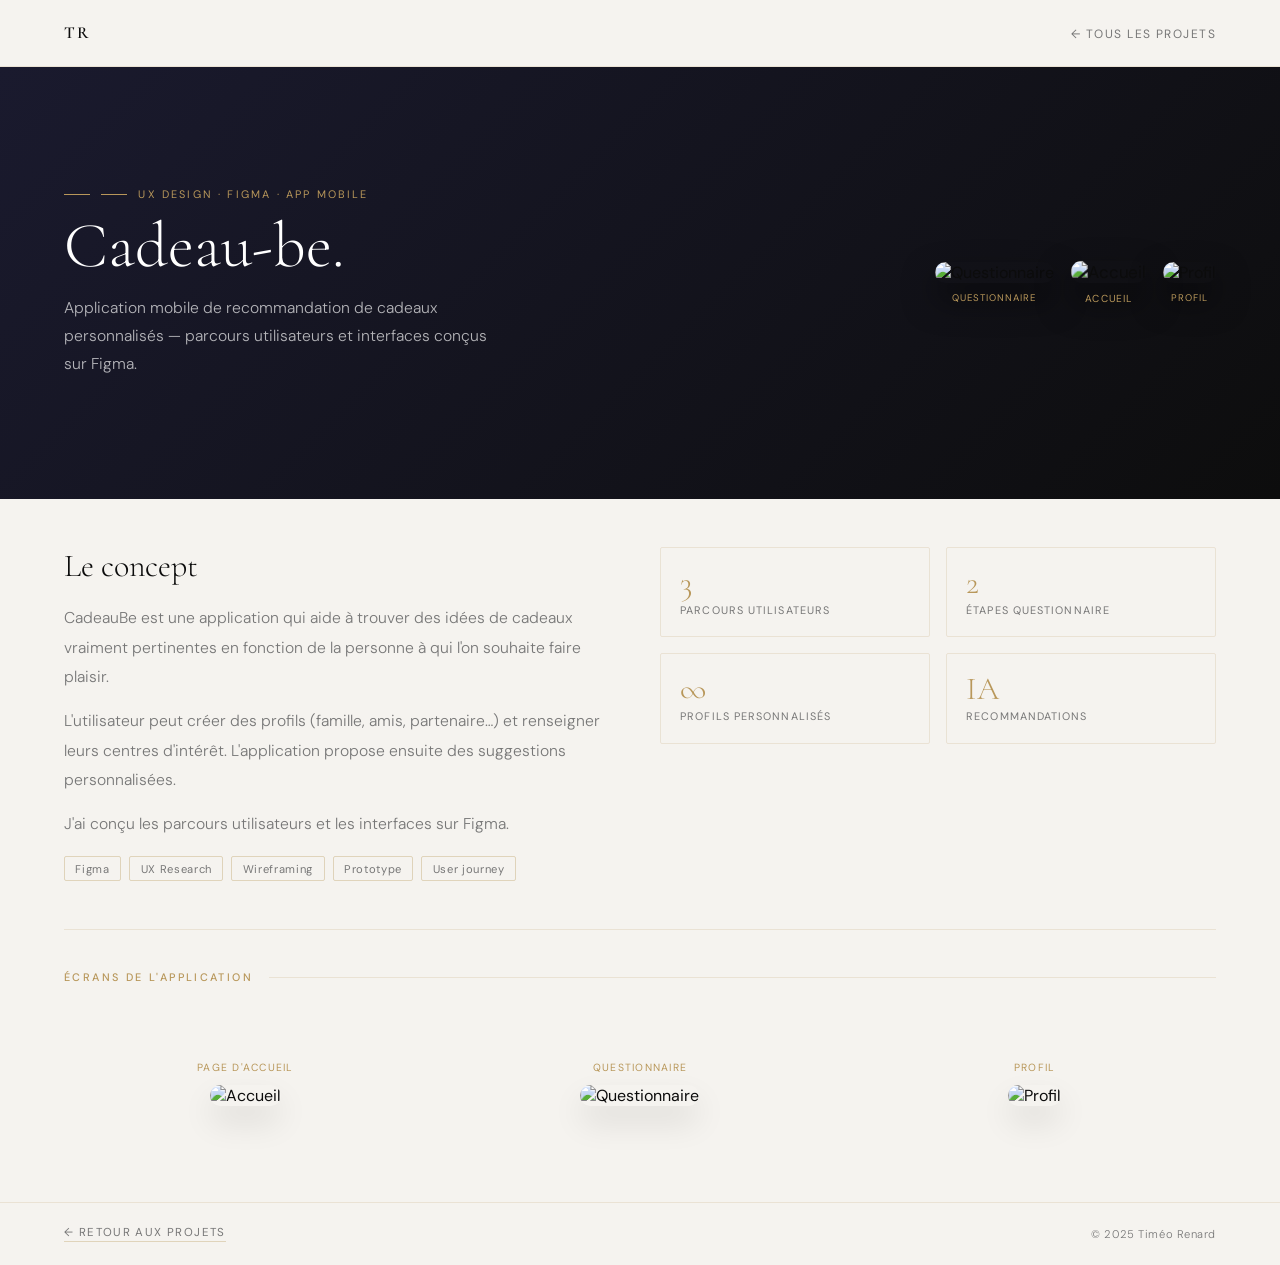
==== cadeau-be.html @ 678dc790 "Add files via upload" ====
<!DOCTYPE html>
<html lang="fr">
<head>
  <meta charset="UTF-8"><meta name="viewport" content="width=device-width, initial-scale=1.0">
  <title>Cadeau-be — Timéo Renard</title>
  <link rel="stylesheet" href="style.css">
  <style>
    .cb-hero{min-height:48vh;background:linear-gradient(135deg,#1a1a2e,#0d0d0d);display:flex;align-items:center;padding:3rem 4rem;gap:3rem}
    .phones-hero{display:flex;gap:1.2rem;justify-content:flex-end;align-items:flex-end;flex:1}
    .phone-item{text-align:center}
    .phone-item.big{transform:scale(1.06);z-index:2}
    .phone-item img{width:140px;border-radius:20px;box-shadow:0 16px 32px rgba(0,0,0,.5)}
    .phone-label{font-size:.6rem;letter-spacing:.1em;text-transform:uppercase;color:var(--gold);margin-top:.5rem}
    .phones-section{display:grid;grid-template-columns:repeat(3,1fr);gap:2rem;text-align:center}
    .phones-section .pl{font-size:.65rem;letter-spacing:.12em;text-transform:uppercase;color:var(--gold);margin-bottom:.7rem}
    .phones-section img{width:100%;max-width:200px;border-radius:20px;box-shadow:0 16px 32px rgba(0,0,0,.1)}
  </style>
</head>
<body>
<nav>
  <a class="nav-logo" href="index.html">TR</a>
  <ul class="nav-links"><li><a href="index.html#projets">← Tous les projets</a></li></ul>
</nav>

<section class="cb-hero">
  <div style="flex:1;">
    <div class="proj-tag" style="color:var(--gold);display:flex;align-items:center;gap:.7rem;font-size:.68rem;letter-spacing:.2em;text-transform:uppercase;margin-bottom:.7rem;">
      <span style="width:26px;height:.5px;background:var(--gold);display:inline-block;"></span>UX Design · Figma · App mobile
    </div>
    <div class="proj-title" style="font-family:'Cormorant Garamond',serif;font-size:clamp(2.5rem,5vw,4rem);font-weight:300;color:#fff;line-height:1.05;margin-bottom:.9rem;">Cadeau-be.</div>
    <p style="font-size:.98rem;color:rgba(255,255,255,.68);font-weight:300;max-width:440px;line-height:1.8;">Application mobile de recommandation de cadeaux personnalisés — parcours utilisateurs et interfaces conçus sur Figma.</p>
  </div>
  <div class="phones-hero fade-in">
    <div class="phone-item">
      <img src="images/Capture d'écran 2026-03-12 214737.png" alt="Questionnaire">
      <div class="phone-label">Questionnaire</div>
    </div>
    <div class="phone-item big">
      <img src="images/Capture d'écran 2026-03-12 214715.png" alt="Accueil">
      <div class="phone-label">Accueil</div>
    </div>
    <div class="phone-item">
      <img src="images/Capture d'écran 2026-03-12 214757.png" alt="Profil">
      <div class="phone-label">Profil</div>
    </div>
  </div>
</section>

<section class="content-section fade-in">
  <div class="grid-2">
    <div>
      <h2 class="section-title">Le concept</h2>
      <p class="body-text">CadeauBe est une application qui aide à trouver des idées de cadeaux vraiment pertinentes en fonction de la personne à qui l'on souhaite faire plaisir.</p>
      <p class="body-text">L'utilisateur peut créer des profils (famille, amis, partenaire…) et renseigner leurs centres d'intérêt. L'application propose ensuite des suggestions personnalisées.</p>
      <p class="body-text">J'ai conçu les parcours utilisateurs et les interfaces sur Figma.</p>
      <div class="chip-row">
        <span class="chip">Figma</span><span class="chip">UX Research</span>
        <span class="chip">Wireframing</span><span class="chip">Prototype</span><span class="chip">User journey</span>
      </div>
    </div>
    <div class="stats-grid fade-in">
      <div class="stat-block"><div class="stat-n">3</div><div class="stat-l">Parcours utilisateurs</div></div>
      <div class="stat-block"><div class="stat-n">2</div><div class="stat-l">Étapes questionnaire</div></div>
      <div class="stat-block"><div class="stat-n">∞</div><div class="stat-l">Profils personnalisés</div></div>
      <div class="stat-block"><div class="stat-n">IA</div><div class="stat-l">Recommandations</div></div>
    </div>
  </div>
</section>

<hr class="div">
<div class="sec-head fade-in"><span class="sec-label">Écrans de l'application</span><div class="sec-line"></div></div>
<section class="content-section fade-in">
  <div class="phones-section">
    <div><div class="pl">Page d'accueil</div><img src="images/Capture d'écran 2026-03-12 214715.png" alt="Accueil"></div>
    <div><div class="pl">Questionnaire</div><img src="images/Capture d'écran 2026-03-12 214737.png" alt="Questionnaire"></div>
    <div><div class="pl">Profil</div><img src="images/Capture d'écran 2026-03-12 214757.png" alt="Profil"></div>
  </div>
</section>

<footer>
  <a href="index.html" class="back-link">← Retour aux projets</a>
  <p>© 2025 Timéo Renard</p>
</footer>
<script src="main.js"></script>
</body>
</html>
---- style.css ----
@import url('https://fonts.googleapis.com/css2?family=Cormorant+Garamond:ital,wght@0,300;0,400;0,600;1,300;1,400&family=DM+Sans:wght@300;400;500&display=swap');
*,*::before,*::after{margin:0;padding:0;box-sizing:border-box}
:root{--gold:#B8975A;--dark:#0C0C0C;--off:#F5F3EF;--muted:#777;--border:rgba(184,151,90,0.18);--border2:rgba(184,151,90,0.35)}
html{scroll-behavior:smooth}
body{background:var(--off);color:var(--dark);font-family:'DM Sans',sans-serif;overflow-x:hidden}

nav{display:flex;justify-content:space-between;align-items:center;padding:1.4rem 4rem;border-bottom:.5px solid var(--border);position:sticky;top:0;background:rgba(245,243,239,0.96);backdrop-filter:blur(12px);z-index:100}
.nav-logo{font-family:'Cormorant Garamond',serif;font-size:1.05rem;font-weight:600;letter-spacing:.1em;color:var(--dark);text-decoration:none}
.nav-links{display:flex;gap:2rem;list-style:none}
.nav-links a{font-size:.75rem;letter-spacing:.12em;text-transform:uppercase;color:var(--muted);text-decoration:none;transition:color .2s}
.nav-links a:hover{color:var(--gold)}

.fade-in{opacity:0;transform:translateY(12px);transition:opacity .5s ease,transform .5s ease}
.fade-in.visible{opacity:1;transform:translateY(0)}

hr.div{border:none;border-top:.5px solid var(--border);margin:0 4rem}
.sec-head{display:flex;align-items:center;gap:1rem;padding:2.5rem 4rem 1.8rem}
.sec-label{font-size:.68rem;letter-spacing:.22em;text-transform:uppercase;color:var(--gold);white-space:nowrap;font-weight:500}
.sec-line{flex:1;height:.5px;background:var(--border)}

.content-section{padding:3rem 4rem}
.grid-2{display:grid;grid-template-columns:1fr 1fr;gap:2.5rem;align-items:start}
.grid-3{display:grid;grid-template-columns:repeat(3,1fr);gap:1.2rem}
.grid-asymm{display:grid;grid-template-columns:1.3fr 1fr;gap:2.5rem;align-items:start}

h2.section-title{font-family:'Cormorant Garamond',serif;font-size:2rem;font-weight:300;margin-bottom:1.1rem;line-height:1.2}
p.body-text{font-size:.98rem;font-weight:300;color:var(--muted);line-height:1.9;margin-bottom:.85rem}

/* Images SANS fond, SANS cadre, juste l'image */
.ibox{border-radius:2px;overflow:hidden}
.ibox img{width:100%;display:block;object-fit:contain;max-height:420px}
.ibox-dark{border-radius:2px;overflow:hidden;background:#0d0d0d;padding:1.5rem}
.ibox-dark img{width:100%;display:block;object-fit:contain;max-height:220px}

.chip-row{display:flex;flex-wrap:wrap;gap:.5rem;margin-top:1.1rem}
.chip{font-size:.7rem;letter-spacing:.06em;padding:.28rem .65rem;border:.5px solid var(--border2);color:var(--muted);border-radius:2px}

.stat-block{padding:1.2rem;border:.5px solid var(--border);border-radius:2px}
.stat-n{font-family:'Cormorant Garamond',serif;font-size:2rem;font-weight:300;color:var(--gold);line-height:1;margin-bottom:.25rem}
.stat-l{font-size:.68rem;letter-spacing:.1em;text-transform:uppercase;color:var(--muted)}
.stats-grid{display:grid;grid-template-columns:1fr 1fr;gap:1rem}

.carousel{position:relative;overflow:hidden;border-radius:2px}
.carousel-track{display:flex;transition:transform .5s cubic-bezier(.77,0,.18,1)}
.carousel-track img{width:100%;flex-shrink:0;object-fit:contain;max-height:400px}
.carousel-btn{position:absolute;top:50%;transform:translateY(-50%);background:rgba(12,12,12,.65);color:#fff;border:none;width:36px;height:36px;cursor:pointer;font-size:1rem;display:flex;align-items:center;justify-content:center;transition:background .2s;border-radius:2px}
.carousel-btn:hover{background:var(--gold)}
.carousel-btn.prev{left:.8rem}
.carousel-btn.next{right:.8rem}
.carousel-dots{display:flex;justify-content:center;gap:.5rem;padding:.6rem 0}
.carousel-dot{width:5px;height:5px;border-radius:50%;background:var(--border2);cursor:pointer;transition:background .2s}
.carousel-dot.active{background:var(--gold)}

.proj-hero{min-height:46vh;display:flex;align-items:flex-end;padding:3rem 4rem;position:relative;overflow:hidden}
.proj-hero-bg{position:absolute;inset:0;background-size:cover;background-position:center;filter:brightness(.28)}
.proj-hero-content{position:relative;z-index:1;max-width:680px}
.proj-tag{font-size:.68rem;letter-spacing:.2em;text-transform:uppercase;color:var(--gold);margin-bottom:.7rem;display:flex;align-items:center;gap:.7rem}
.proj-tag::before{content:'';width:26px;height:.5px;background:var(--gold);display:inline-block}
.proj-title{font-family:'Cormorant Garamond',serif;font-size:clamp(2.4rem,5vw,4rem);font-weight:300;color:#fff;line-height:1.05;margin-bottom:.9rem}
.proj-desc{font-size:.98rem;color:rgba(255,255,255,.68);font-weight:300;line-height:1.8;max-width:560px}

.back-link{display:inline-flex;align-items:center;gap:.5rem;font-size:.72rem;letter-spacing:.12em;text-transform:uppercase;color:var(--muted);text-decoration:none;border-bottom:.5px solid var(--border2);padding-bottom:1px;transition:color .2s}
.back-link:hover{color:var(--gold)}

footer{border-top:.5px solid var(--border);padding:1.4rem 4rem;display:flex;justify-content:space-between;align-items:center;margin-top:3rem}
footer p{font-size:.7rem;color:var(--muted);font-weight:300;letter-spacing:.05em}

@keyframes pu{0%,100%{opacity:1}50%{opacity:.3}}

@media(max-width:768px){
  nav{padding:1.2rem 1.5rem}
  .content-section{padding:2rem 1.5rem}
  .grid-2,.grid-asymm{grid-template-columns:1fr}
  .grid-3{grid-template-columns:1fr 1fr}
  hr.div{margin:0 1.5rem}
  .sec-head{padding:2rem 1.5rem 1.2rem}
  footer{padding:1.2rem 1.5rem;flex-direction:column;gap:.4rem}
  .proj-hero{padding:2rem 1.5rem}
}
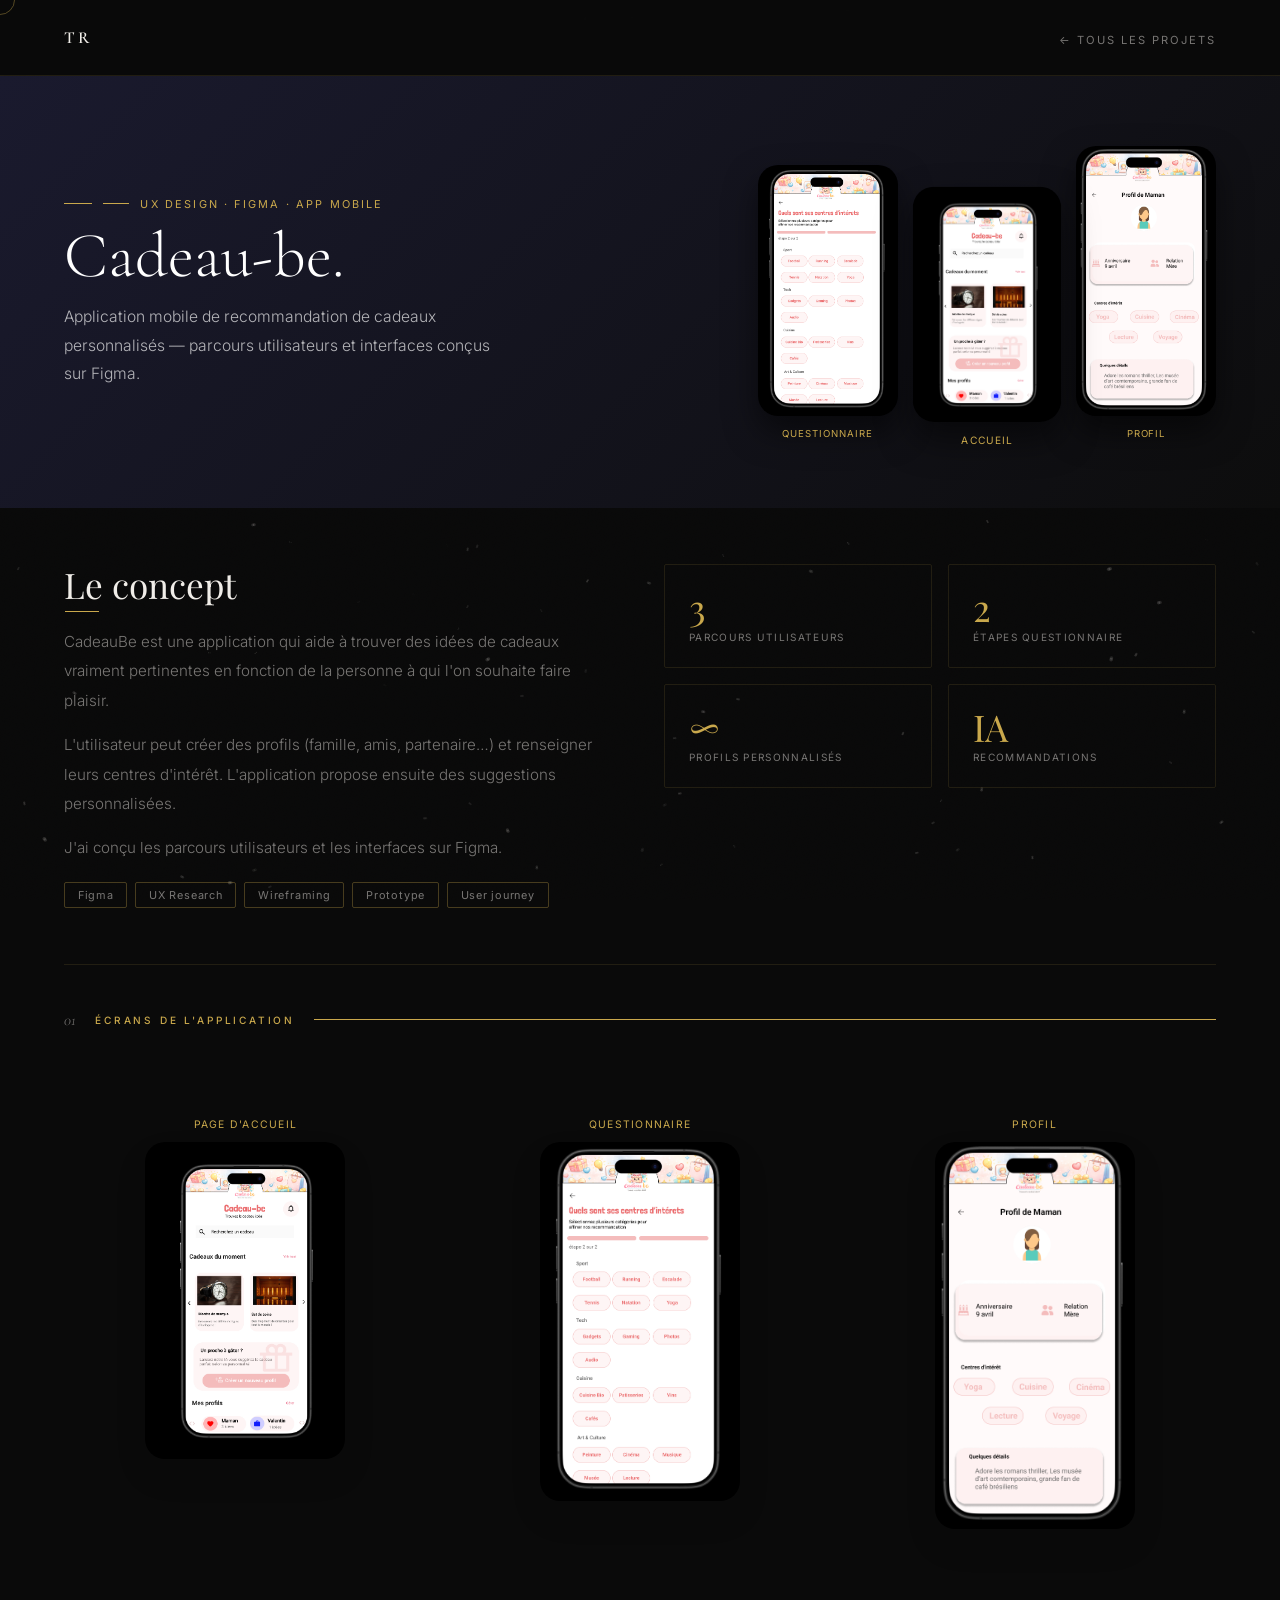
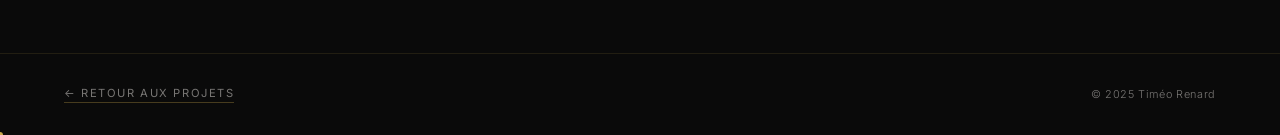
==== commit 7e3f6ee7: "Add Regard Croisés posters, adaptive animated background, and art direction pass - Regard Croisés: p" ====
--- a/cadeau-be.html
+++ b/cadeau-be.html
@@ -17,6 +17,9 @@
   </style>
 </head>
 <body>
+<canvas id="fluid-bg" aria-hidden="true"></canvas>
+<div id="scroll-progress"></div>
+<div class="page">
 <nav>
   <a class="nav-logo" href="index.html">TR</a>
   <ul class="nav-links"><li><a href="index.html#projets">← Tous les projets</a></li></ul>
@@ -81,6 +84,8 @@
   <a href="index.html" class="back-link">← Retour aux projets</a>
   <p>© 2025 Timéo Renard</p>
 </footer>
+</div>
+<script src="background.js"></script>
 <script src="main.js"></script>
 </body>
 </html>
--- a/style.css
+++ b/style.css
@@ -1,79 +1,359 @@
-@import url('https://fonts.googleapis.com/css2?family=Cormorant+Garamond:ital,wght@0,300;0,400;0,600;1,300;1,400&family=DM+Sans:wght@300;400;500&display=swap');
+@import url('https://fonts.googleapis.com/css2?family=Playfair+Display:ital,wght@0,400;0,500;1,400;1,500&family=Cormorant+Garamond:ital,wght@0,300;0,400;0,600;1,300;1,400&family=Inter:wght@300;400;500&display=swap');
+
 *,*::before,*::after{margin:0;padding:0;box-sizing:border-box}
-:root{--gold:#B8975A;--dark:#0C0C0C;--off:#F5F3EF;--muted:#777;--border:rgba(184,151,90,0.18);--border2:rgba(184,151,90,0.35)}
+
+:root{
+  --gold:#C9A84C;
+  /* --dark maps to a warm light value so color:var(--dark) stays readable
+     on the dark background — the cta button gets an inverted override below */
+  --dark:#f0ede8;
+  --off:#f0ede8;
+  --muted:rgba(240,237,232,0.48);
+  --border:rgba(201,168,76,0.13);
+  --border2:rgba(201,168,76,0.32);
+}
+
 html{scroll-behavior:smooth}
-body{background:var(--off);color:var(--dark);font-family:'DM Sans',sans-serif;overflow-x:hidden}
-
-nav{display:flex;justify-content:space-between;align-items:center;padding:1.4rem 4rem;border-bottom:.5px solid var(--border);position:sticky;top:0;background:rgba(245,243,239,0.96);backdrop-filter:blur(12px);z-index:100}
-.nav-logo{font-family:'Cormorant Garamond',serif;font-size:1.05rem;font-weight:600;letter-spacing:.1em;color:var(--dark);text-decoration:none}
-.nav-links{display:flex;gap:2rem;list-style:none}
-.nav-links a{font-size:.75rem;letter-spacing:.12em;text-transform:uppercase;color:var(--muted);text-decoration:none;transition:color .2s}
-.nav-links a:hover{color:var(--gold)}
-
-.fade-in{opacity:0;transform:translateY(12px);transition:opacity .5s ease,transform .5s ease}
+
+body{
+  background:#0a0a0a;
+  color:var(--off);
+  font-family:'Inter',sans-serif;
+  overflow-x:hidden;
+  cursor:none;
+}
+
+::selection{background:var(--gold);color:#0a0a0a}
+
+/* ─── AMBIENT LAYERS ────────────────────────────────────────────── */
+/* Fixed full-viewport particle canvas (background.js), sits above the
+   body color but below every piece of real content (.page). */
+#fluid-bg{position:fixed;inset:0;width:100vw;height:100vh;z-index:0;pointer-events:none}
+
+/* Fine film-grain texture — cheap way to kill the flat "generated" look */
+body::before{
+  content:'';
+  position:fixed;inset:0;
+  z-index:1;
+  pointer-events:none;
+  opacity:.035;
+  mix-blend-mode:overlay;
+  background-image:url("data:image/svg+xml,%3Csvg xmlns='http://www.w3.org/2000/svg' width='120' height='120'%3E%3Cfilter id='n'%3E%3CfeTurbulence type='fractalNoise' baseFrequency='0.9' numOctaves='2' stitchTiles='stitch'/%3E%3C/filter%3E%3Crect width='100%25' height='100%25' filter='url(%23n)'/%3E%3C/svg%3E");
+}
+
+/* All real page content lives above the ambient canvas + grain */
+.page{position:relative;z-index:1}
+
+/* Scroll progress hairline */
+#scroll-progress{position:fixed;top:0;left:0;height:2px;width:0%;background:var(--gold);z-index:200;transition:width .12s linear;box-shadow:0 0 8px rgba(201,168,76,.5)}
+
+/* ─── CUSTOM CURSOR ─────────────────────────────────────────────── */
+.cursor{
+  position:fixed;
+  width:6px;height:6px;
+  background:var(--gold);
+  border-radius:50%;
+  pointer-events:none;
+  z-index:9999;
+  transform:translate(-50%,-50%);
+  transition:width .25s ease,height .25s ease,background .25s ease;
+  will-change:left,top;
+}
+.cursor-ring{
+  position:fixed;
+  width:30px;height:30px;
+  border:1px solid rgba(201,168,76,.4);
+  border-radius:50%;
+  pointer-events:none;
+  z-index:9998;
+  transform:translate(-50%,-50%);
+  transition:width .35s ease,height .35s ease,border-color .3s ease;
+  will-change:left,top;
+}
+.cursor.is-hovering{width:10px;height:10px;background:var(--gold)}
+.cursor-ring.is-hovering{width:46px;height:46px;border-color:var(--gold)}
+.cursor.is-clicking{width:4px;height:4px}
+.cursor-ring.is-clicking{width:20px;height:20px}
+
+a,button,[role="button"],.pcard,.carousel-btn,.carousel-dot,.chip{cursor:none}
+
+/* ─── NAVIGATION ────────────────────────────────────────────────── */
+nav{
+  display:flex;
+  justify-content:space-between;
+  align-items:center;
+  padding:1.7rem 4rem;
+  border-bottom:.5px solid var(--border);
+  position:sticky;
+  top:0;
+  background:rgba(10,10,10,.88);
+  backdrop-filter:blur(24px);
+  -webkit-backdrop-filter:blur(24px);
+  z-index:100;
+  transition:padding .35s ease,border-color .35s ease;
+}
+nav.scrolled{padding:1rem 4rem;border-color:rgba(201,168,76,.2)}
+
+.nav-logo{
+  font-family:'Cormorant Garamond',serif;
+  font-size:1.05rem;
+  font-weight:600;
+  letter-spacing:.16em;
+  color:var(--off);
+  text-decoration:none;
+  transition:color .25s;
+}
+.nav-logo:hover{color:var(--gold)}
+
+.nav-links{display:flex;gap:2.4rem;list-style:none}
+.nav-links a{
+  font-size:.7rem;
+  letter-spacing:.18em;
+  text-transform:uppercase;
+  color:var(--muted);
+  text-decoration:none;
+  position:relative;
+  padding-bottom:3px;
+  transition:color .25s;
+}
+.nav-links a::after{
+  content:'';
+  position:absolute;
+  bottom:0;left:0;
+  width:0;height:.5px;
+  background:var(--gold);
+  transition:width .3s ease;
+}
+.nav-links a:hover{color:var(--off)}
+.nav-links a:hover::after{width:100%}
+
+/* ─── FADE-IN ───────────────────────────────────────────────────── */
+.fade-in{
+  opacity:0;
+  transform:translateY(24px);
+  transition:opacity .8s cubic-bezier(.25,.46,.45,.94),transform .8s cubic-bezier(.25,.46,.45,.94);
+}
 .fade-in.visible{opacity:1;transform:translateY(0)}
 
+/* ─── DIVIDERS & SECTION HEAD ───────────────────────────────────── */
 hr.div{border:none;border-top:.5px solid var(--border);margin:0 4rem}
-.sec-head{display:flex;align-items:center;gap:1rem;padding:2.5rem 4rem 1.8rem}
-.sec-label{font-size:.68rem;letter-spacing:.22em;text-transform:uppercase;color:var(--gold);white-space:nowrap;font-weight:500}
-.sec-line{flex:1;height:.5px;background:var(--border)}
-
-.content-section{padding:3rem 4rem}
-.grid-2{display:grid;grid-template-columns:1fr 1fr;gap:2.5rem;align-items:start}
-.grid-3{display:grid;grid-template-columns:repeat(3,1fr);gap:1.2rem}
-.grid-asymm{display:grid;grid-template-columns:1.3fr 1fr;gap:2.5rem;align-items:start}
-
-h2.section-title{font-family:'Cormorant Garamond',serif;font-size:2rem;font-weight:300;margin-bottom:1.1rem;line-height:1.2}
-p.body-text{font-size:.98rem;font-weight:300;color:var(--muted);line-height:1.9;margin-bottom:.85rem}
-
-/* Images SANS fond, SANS cadre, juste l'image */
-.ibox{border-radius:2px;overflow:hidden}
-.ibox img{width:100%;display:block;object-fit:contain;max-height:420px}
-.ibox-dark{border-radius:2px;overflow:hidden;background:#0d0d0d;padding:1.5rem}
+
+body{counter-reset:sec}
+.sec-head{
+  display:flex;align-items:center;gap:1.2rem;
+  padding:2.8rem 4rem 2rem;
+  counter-increment:sec;
+}
+.sec-head::before{
+  content:'0' counter(sec);
+  font-family:'Cormorant Garamond',serif;font-style:italic;font-weight:300;
+  font-size:1rem;color:var(--muted);flex-shrink:0;
+}
+.sec-label{
+  font-size:.63rem;letter-spacing:.28em;text-transform:uppercase;
+  color:var(--gold);white-space:nowrap;font-weight:500;
+}
+.sec-line{flex:1;height:.5px;background:var(--border);position:relative;overflow:hidden}
+.sec-line::after{
+  content:'';position:absolute;inset:0;width:0;background:var(--gold);
+  transition:width 1s cubic-bezier(.16,1,.3,1);
+}
+.sec-head.visible .sec-line::after{width:100%}
+
+/* ─── LAYOUT UTILITIES ──────────────────────────────────────────── */
+.content-section{padding:3.5rem 4rem}
+.grid-2{display:grid;grid-template-columns:1fr 1fr;gap:3rem;align-items:start}
+.grid-3{display:grid;grid-template-columns:repeat(3,1fr);gap:1.4rem}
+.grid-asymm{display:grid;grid-template-columns:1.3fr 1fr;gap:3rem;align-items:start}
+
+/* ─── TYPOGRAPHY ────────────────────────────────────────────────── */
+h2.section-title{
+  font-family:'Playfair Display','Cormorant Garamond',serif;
+  font-size:2.2rem;font-weight:400;
+  margin-bottom:1.3rem;line-height:1.18;
+  color:var(--off);
+  position:relative;display:inline-block;
+}
+h2.section-title::after{
+  content:'';position:absolute;left:1px;bottom:-.4rem;
+  width:34px;height:1.5px;background:var(--gold);
+  transform-origin:left;transform:scaleX(0);
+  transition:transform .7s cubic-bezier(.16,1,.3,1);
+}
+.fade-in.visible h2.section-title::after{transform:scaleX(1)}
+p.body-text{
+  font-size:.95rem;font-weight:300;
+  color:var(--muted);line-height:1.95;margin-bottom:.9rem;
+}
+
+/* ─── CTA BUTTON — inverted for dark theme ──────────────────────── */
+/* inline style uses background:var(--dark) + color:var(--off)
+   with --dark now being light, we flip the text to dark on hover */
+.cta-p{color:#0a0a0a !important}
+.cta-p:hover{color:var(--off) !important}
+
+/* ─── IMAGES ────────────────────────────────────────────────────── */
+.ibox{border-radius:2px;overflow:hidden;transition:transform .5s cubic-bezier(.16,1,.3,1),box-shadow .5s cubic-bezier(.16,1,.3,1)}
+.ibox img{width:100%;display:block;object-fit:contain;max-height:420px;transition:transform .6s cubic-bezier(.16,1,.3,1)}
+.ibox-dark{border-radius:2px;overflow:hidden;background:#0f0f0f;padding:1.5rem;transition:transform .5s cubic-bezier(.16,1,.3,1),box-shadow .5s}
 .ibox-dark img{width:100%;display:block;object-fit:contain;max-height:220px}
 
-.chip-row{display:flex;flex-wrap:wrap;gap:.5rem;margin-top:1.1rem}
-.chip{font-size:.7rem;letter-spacing:.06em;padding:.28rem .65rem;border:.5px solid var(--border2);color:var(--muted);border-radius:2px}
-
-.stat-block{padding:1.2rem;border:.5px solid var(--border);border-radius:2px}
-.stat-n{font-family:'Cormorant Garamond',serif;font-size:2rem;font-weight:300;color:var(--gold);line-height:1;margin-bottom:.25rem}
-.stat-l{font-size:.68rem;letter-spacing:.1em;text-transform:uppercase;color:var(--muted)}
+/* Generic hover-lift for project-page image tiles (classes declared per-page) */
+.vbox,.social-card,.mockup-box,.gbox,.sbox{transition:transform .5s cubic-bezier(.16,1,.3,1),box-shadow .5s cubic-bezier(.16,1,.3,1)}
+
+@media(hover:hover){
+  .ibox:hover,.ibox-dark:hover,.vbox:hover,.social-card:hover,.mockup-box:hover,.gbox:hover,.sbox:hover{
+    transform:translateY(-6px);
+    box-shadow:0 28px 52px -26px rgba(0,0,0,.6);
+  }
+  .ibox:hover img{transform:scale(1.03)}
+}
+
+/* Break the perfectly aligned grid — small hand-placed offset on alternating tiles */
+@media(min-width:769px){
+  .finales-grid .ibox:nth-child(2),
+  .grid-3 .ibox:nth-child(2),
+  .vgrid .vbox:nth-child(2),
+  .img-grid-2 .ibox:nth-child(2),
+  .img-grid-3 .ibox:nth-child(2){transform:translateY(-16px)}
+  .finales-grid .ibox:nth-child(2):hover,
+  .grid-3 .ibox:nth-child(2):hover,
+  .vgrid .vbox:nth-child(2):hover,
+  .img-grid-2 .ibox:nth-child(2):hover,
+  .img-grid-3 .ibox:nth-child(2):hover{transform:translateY(-22px)}
+}
+
+/* Subtle, slow Ken Burns drift on every project-page hero image — kills the static, stock-template stillness */
+[class*="-hero-bg"]{animation:kenburns 24s ease-in-out infinite alternate}
+@keyframes kenburns{0%{transform:scale(1)}100%{transform:scale(1.07)}}
+@media(prefers-reduced-motion:reduce){[class*="-hero-bg"]{animation:none}}
+
+/* ─── CHIPS ─────────────────────────────────────────────────────── */
+.chip-row{display:flex;flex-wrap:wrap;gap:.5rem;margin-top:1.2rem}
+.chip{
+  font-size:.68rem;letter-spacing:.07em;
+  padding:.3rem .8rem;
+  border:.5px solid var(--border2);
+  color:var(--muted);
+  border-radius:2px;
+  transition:border-color .25s,color .25s,transform .25s,background .25s;
+}
+.chip:hover{border-color:var(--gold);color:var(--gold);transform:translateY(-2px);background:rgba(201,168,76,.08)}
+
+/* ─── STATS ──────────────────────────────────────────────────────── */
 .stats-grid{display:grid;grid-template-columns:1fr 1fr;gap:1rem}
-
+.stat-block{
+  padding:1.5rem;
+  border:.5px solid var(--border);
+  border-radius:2px;
+  transition:border-color .35s;
+}
+.stat-block:hover{border-color:var(--border2)}
+.stat-n{
+  font-family:'Playfair Display','Cormorant Garamond',serif;
+  font-size:2.3rem;font-weight:400;
+  color:var(--gold);line-height:1;margin-bottom:.3rem;
+}
+.stat-l{
+  font-size:.63rem;letter-spacing:.13em;
+  text-transform:uppercase;color:var(--muted);
+}
+
+/* ─── CAROUSEL ───────────────────────────────────────────────────── */
 .carousel{position:relative;overflow:hidden;border-radius:2px}
-.carousel-track{display:flex;transition:transform .5s cubic-bezier(.77,0,.18,1)}
+.carousel-track{display:flex;transition:transform .6s cubic-bezier(.77,0,.18,1)}
 .carousel-track img{width:100%;flex-shrink:0;object-fit:contain;max-height:400px}
-.carousel-btn{position:absolute;top:50%;transform:translateY(-50%);background:rgba(12,12,12,.65);color:#fff;border:none;width:36px;height:36px;cursor:pointer;font-size:1rem;display:flex;align-items:center;justify-content:center;transition:background .2s;border-radius:2px}
-.carousel-btn:hover{background:var(--gold)}
+.carousel-btn{
+  position:absolute;top:50%;transform:translateY(-50%);
+  background:rgba(10,10,10,.72);
+  color:var(--off);
+  border:.5px solid var(--border2);
+  width:38px;height:38px;
+  font-size:1rem;
+  display:flex;align-items:center;justify-content:center;
+  transition:background .25s,border-color .25s,color .25s;
+  border-radius:2px;
+}
+.carousel-btn:hover{background:var(--gold);border-color:var(--gold);color:#0a0a0a}
 .carousel-btn.prev{left:.8rem}
 .carousel-btn.next{right:.8rem}
-.carousel-dots{display:flex;justify-content:center;gap:.5rem;padding:.6rem 0}
-.carousel-dot{width:5px;height:5px;border-radius:50%;background:var(--border2);cursor:pointer;transition:background .2s}
-.carousel-dot.active{background:var(--gold)}
-
-.proj-hero{min-height:46vh;display:flex;align-items:flex-end;padding:3rem 4rem;position:relative;overflow:hidden}
-.proj-hero-bg{position:absolute;inset:0;background-size:cover;background-position:center;filter:brightness(.28)}
+.carousel-dots{display:flex;justify-content:center;gap:.5rem;padding:.8rem 0}
+.carousel-dot{
+  width:4px;height:4px;
+  border-radius:50%;
+  background:var(--border2);
+  transition:background .25s,transform .25s;
+}
+.carousel-dot.active{background:var(--gold);transform:scale(1.5)}
+
+/* ─── PROJECT HERO ──────────────────────────────────────────────── */
+.proj-hero{
+  min-height:50vh;
+  display:flex;align-items:flex-end;
+  padding:3.5rem 4rem;
+  position:relative;overflow:hidden;
+}
+.proj-hero-bg{
+  position:absolute;inset:0;
+  background-size:cover;background-position:center;
+  filter:brightness(.22);
+}
 .proj-hero-content{position:relative;z-index:1;max-width:680px}
-.proj-tag{font-size:.68rem;letter-spacing:.2em;text-transform:uppercase;color:var(--gold);margin-bottom:.7rem;display:flex;align-items:center;gap:.7rem}
-.proj-tag::before{content:'';width:26px;height:.5px;background:var(--gold);display:inline-block}
-.proj-title{font-family:'Cormorant Garamond',serif;font-size:clamp(2.4rem,5vw,4rem);font-weight:300;color:#fff;line-height:1.05;margin-bottom:.9rem}
-.proj-desc{font-size:.98rem;color:rgba(255,255,255,.68);font-weight:300;line-height:1.8;max-width:560px}
-
-.back-link{display:inline-flex;align-items:center;gap:.5rem;font-size:.72rem;letter-spacing:.12em;text-transform:uppercase;color:var(--muted);text-decoration:none;border-bottom:.5px solid var(--border2);padding-bottom:1px;transition:color .2s}
-.back-link:hover{color:var(--gold)}
-
-footer{border-top:.5px solid var(--border);padding:1.4rem 4rem;display:flex;justify-content:space-between;align-items:center;margin-top:3rem}
-footer p{font-size:.7rem;color:var(--muted);font-weight:300;letter-spacing:.05em}
-
+
+.proj-tag{
+  font-size:.63rem;letter-spacing:.26em;text-transform:uppercase;
+  color:var(--gold);margin-bottom:.9rem;
+  display:flex;align-items:center;gap:.8rem;
+}
+.proj-tag::before{content:'';width:28px;height:.5px;background:var(--gold);display:inline-block}
+
+.proj-title{
+  font-family:'Playfair Display','Cormorant Garamond',serif;
+  font-size:clamp(2.6rem,5vw,4.2rem);
+  font-weight:400;
+  color:var(--off);
+  line-height:1.05;margin-bottom:1rem;
+}
+.proj-desc{
+  font-size:.95rem;
+  color:rgba(240,237,232,.6);
+  font-weight:300;line-height:1.85;max-width:560px;
+}
+
+/* ─── BACK LINK ─────────────────────────────────────────────────── */
+.back-link{
+  display:inline-flex;align-items:center;gap:.5rem;
+  font-size:.7rem;letter-spacing:.14em;text-transform:uppercase;
+  color:var(--muted);text-decoration:none;
+  border-bottom:.5px solid var(--border2);padding-bottom:2px;
+  transition:color .25s,border-color .25s;
+}
+.back-link:hover{color:var(--gold);border-color:var(--gold)}
+
+/* ─── FOOTER ────────────────────────────────────────────────────── */
+footer{
+  border-top:.5px solid var(--border);
+  padding:2rem 4rem;
+  display:flex;justify-content:space-between;align-items:center;
+  margin-top:4rem;
+}
+footer p{font-size:.68rem;color:var(--muted);font-weight:300;letter-spacing:.06em}
+
+/* ─── KEYFRAMES ─────────────────────────────────────────────────── */
 @keyframes pu{0%,100%{opacity:1}50%{opacity:.3}}
 
+/* ─── RESPONSIVE ────────────────────────────────────────────────── */
 @media(max-width:768px){
+  body{cursor:auto}
+  .cursor,.cursor-ring{display:none}
+  a,button,[role="button"],.pcard,.carousel-btn,.carousel-dot,.chip{cursor:auto}
   nav{padding:1.2rem 1.5rem}
+  nav.scrolled{padding:.9rem 1.5rem}
   .content-section{padding:2rem 1.5rem}
   .grid-2,.grid-asymm{grid-template-columns:1fr}
   .grid-3{grid-template-columns:1fr 1fr}
   hr.div{margin:0 1.5rem}
   .sec-head{padding:2rem 1.5rem 1.2rem}
-  footer{padding:1.2rem 1.5rem;flex-direction:column;gap:.4rem}
+  footer{padding:1.5rem;flex-direction:column;gap:.5rem;text-align:center}
   .proj-hero{padding:2rem 1.5rem}
 }
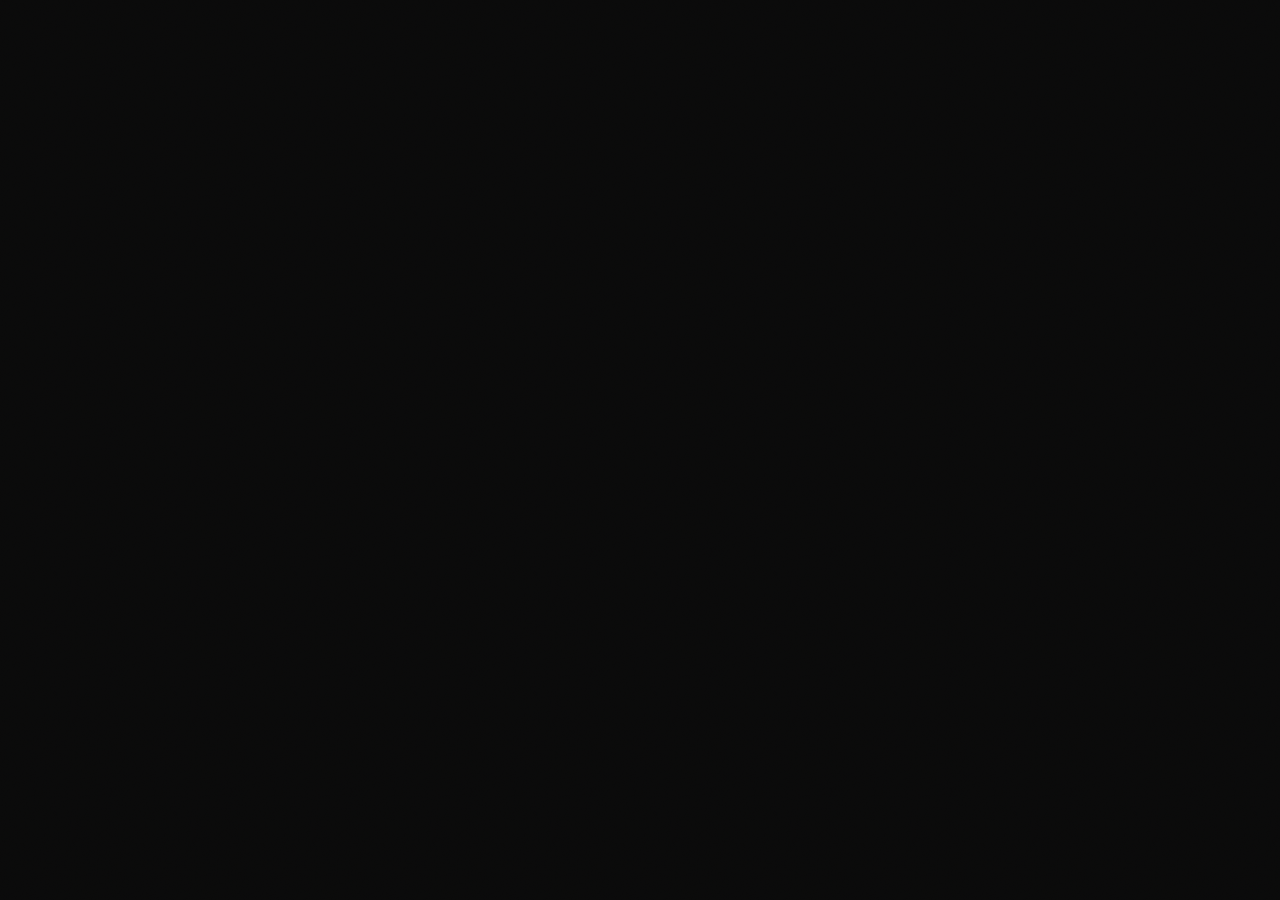
==== commit c302cd44: "Fix mobile responsiveness, remove custom cursor, rework Regard Croisés layout - Fix face-cropping on" ====
--- a/cadeau-be.html
+++ b/cadeau-be.html
@@ -14,7 +14,14 @@
     .phones-section{display:grid;grid-template-columns:repeat(3,1fr);gap:2rem;text-align:center}
     .phones-section .pl{font-size:.65rem;letter-spacing:.12em;text-transform:uppercase;color:var(--gold);margin-bottom:.7rem}
     .phones-section img{width:100%;max-width:200px;border-radius:20px;box-shadow:0 16px 32px rgba(0,0,0,.1)}
-  </style>
+
+    @media(max-width:768px){
+      .cb-hero{flex-direction:column;align-items:stretch;padding:2.5rem 1.5rem;gap:2rem;min-height:auto}
+      .phones-hero{justify-content:center;gap:.7rem}
+      .phone-item img{width:88px}
+      .phones-section{grid-template-columns:1fr 1fr;gap:1.2rem}
+      .phones-section > div:last-child{grid-column:1/3;max-width:200px;margin:0 auto}
+    }
 </head>
 <body>
 <canvas id="fluid-bg" aria-hidden="true"></canvas>
--- a/style.css
+++ b/style.css
@@ -20,7 +20,6 @@
   color:var(--off);
   font-family:'Inter',sans-serif;
   overflow-x:hidden;
-  cursor:none;
 }
 
 ::selection{background:var(--gold);color:#0a0a0a}
@@ -46,36 +45,6 @@
 
 /* Scroll progress hairline */
 #scroll-progress{position:fixed;top:0;left:0;height:2px;width:0%;background:var(--gold);z-index:200;transition:width .12s linear;box-shadow:0 0 8px rgba(201,168,76,.5)}
-
-/* ─── CUSTOM CURSOR ─────────────────────────────────────────────── */
-.cursor{
-  position:fixed;
-  width:6px;height:6px;
-  background:var(--gold);
-  border-radius:50%;
-  pointer-events:none;
-  z-index:9999;
-  transform:translate(-50%,-50%);
-  transition:width .25s ease,height .25s ease,background .25s ease;
-  will-change:left,top;
-}
-.cursor-ring{
-  position:fixed;
-  width:30px;height:30px;
-  border:1px solid rgba(201,168,76,.4);
-  border-radius:50%;
-  pointer-events:none;
-  z-index:9998;
-  transform:translate(-50%,-50%);
-  transition:width .35s ease,height .35s ease,border-color .3s ease;
-  will-change:left,top;
-}
-.cursor.is-hovering{width:10px;height:10px;background:var(--gold)}
-.cursor-ring.is-hovering{width:46px;height:46px;border-color:var(--gold)}
-.cursor.is-clicking{width:4px;height:4px}
-.cursor-ring.is-clicking{width:20px;height:20px}
-
-a,button,[role="button"],.pcard,.carousel-btn,.carousel-dot,.chip{cursor:none}
 
 /* ─── NAVIGATION ────────────────────────────────────────────────── */
 nav{
@@ -283,6 +252,7 @@
   border-radius:50%;
   background:var(--border2);
   transition:background .25s,transform .25s;
+  cursor:pointer;
 }
 .carousel-dot.active{background:var(--gold);transform:scale(1.5)}
 
@@ -344,9 +314,6 @@
 
 /* ─── RESPONSIVE ────────────────────────────────────────────────── */
 @media(max-width:768px){
-  body{cursor:auto}
-  .cursor,.cursor-ring{display:none}
-  a,button,[role="button"],.pcard,.carousel-btn,.carousel-dot,.chip{cursor:auto}
   nav{padding:1.2rem 1.5rem}
   nav.scrolled{padding:.9rem 1.5rem}
   .content-section{padding:2rem 1.5rem}
